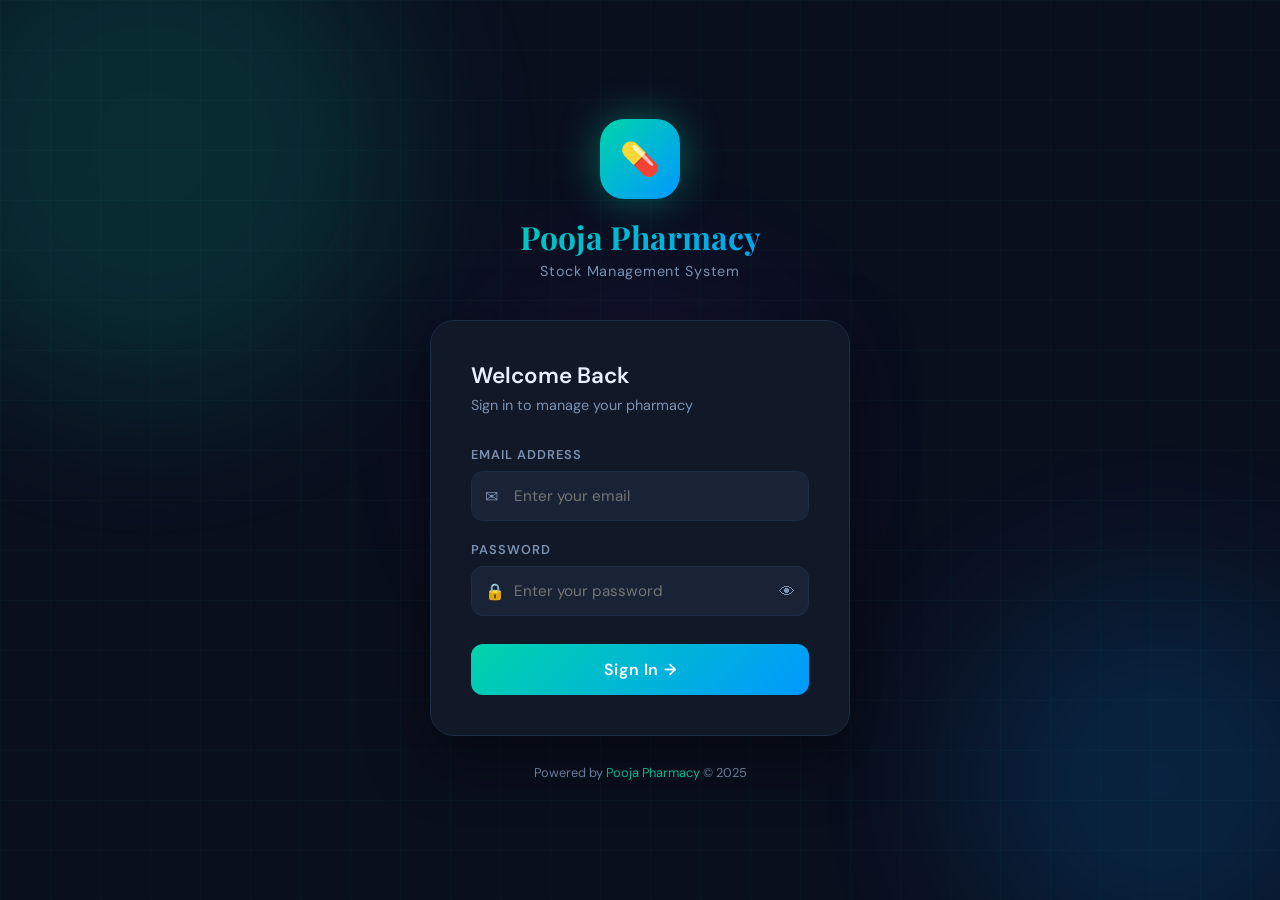
==== index.html @ 983c07ba "Add files via upload" ====
<!DOCTYPE html>
<html lang="en">
<head>
<meta charset="UTF-8"/>
<meta name="viewport" content="width=device-width,initial-scale=1.0"/>
<title>Pooja Pharmacy — Login</title>
<link rel="icon" href="pp.png">
<link href="https://fonts.googleapis.com/css2?family=Playfair+Display:wght@600;700&family=DM+Sans:wght@300;400;500;600&display=swap" rel="stylesheet"/>
<style>
  :root{
    --bg:#0a0f1e;--surface:#111827;--surface2:#1a2235;--border:#1e2d45;
    --accent:#00d4aa;--accent2:#0099ff;--danger:#ff4d6d;--warn:#ffb703;
    --text:#e8f0fe;--muted:#7b91b0;--white:#ffffff;
    --grad:linear-gradient(135deg,#00d4aa,#0099ff);
  }
  *{margin:0;padding:0;box-sizing:border-box;}
  body{
    font-family:'DM Sans',sans-serif;background:var(--bg);color:var(--text);
    min-height:100vh;display:flex;align-items:center;justify-content:center;
    position:relative;overflow:hidden;
  }
  /* Animated BG */
  .bg-anim{position:fixed;inset:0;z-index:0;pointer-events:none;}
  .orb{position:absolute;border-radius:50%;filter:blur(80px);opacity:.15;animation:float 8s ease-in-out infinite;}
  .orb1{width:500px;height:500px;background:#00d4aa;top:-100px;left:-100px;animation-delay:0s;}
  .orb2{width:400px;height:400px;background:#0099ff;bottom:-80px;right:-80px;animation-delay:3s;}
  .orb3{width:300px;height:300px;background:#7c3aed;top:50%;left:50%;transform:translate(-50%,-50%);animation-delay:1.5s;}
  @keyframes float{0%,100%{transform:translateY(0) scale(1);}50%{transform:translateY(-30px) scale(1.05);}}
  /* Grid overlay */
  body::before{
    content:'';position:fixed;inset:0;
    background-image:linear-gradient(rgba(0,212,170,.03) 1px,transparent 1px),linear-gradient(90deg,rgba(0,212,170,.03) 1px,transparent 1px);
    background-size:50px 50px;z-index:0;
  }
  .login-wrap{position:relative;z-index:1;width:100%;max-width:460px;padding:20px;}
  .logo-area{text-align:center;margin-bottom:40px;}
  .logo-icon{
    width:80px;height:80px;background:var(--grad);border-radius:24px;
    display:flex;align-items:center;justify-content:center;
    font-size:32px;margin:0 auto 16px;
    box-shadow:0 0 40px rgba(0,212,170,.4);
    animation:pulse 3s ease-in-out infinite;
  }
  @keyframes pulse{0%,100%{box-shadow:0 0 40px rgba(0,212,170,.4);}50%{box-shadow:0 0 60px rgba(0,212,170,.7);}}
  .logo-area h1{
    font-family:'Playfair Display',serif;font-size:2rem;
    background:var(--grad);-webkit-background-clip:text;-webkit-text-fill-color:transparent;
  }
  .logo-area p{color:var(--muted);font-size:.9rem;margin-top:4px;letter-spacing:.05em;}
  .card{
    background:var(--surface);border:1px solid var(--border);border-radius:24px;
    padding:40px;box-shadow:0 20px 60px rgba(0,0,0,.5);
    backdrop-filter:blur(20px);
  }
  .card h2{font-size:1.4rem;font-weight:600;margin-bottom:6px;}
  .card p.sub{color:var(--muted);font-size:.9rem;margin-bottom:32px;}
  .field{margin-bottom:20px;}
  .field label{display:block;font-size:.8rem;font-weight:600;color:var(--muted);letter-spacing:.08em;text-transform:uppercase;margin-bottom:8px;}
  .input-wrap{position:relative;}
  .input-wrap .icon{position:absolute;left:14px;top:50%;transform:translateY(-50%);color:var(--muted);font-size:16px;}
  .input-wrap input{
    width:100%;background:var(--surface2);border:1px solid var(--border);border-radius:12px;
    color:var(--text);font-family:'DM Sans',sans-serif;font-size:.95rem;
    padding:14px 14px 14px 42px;transition:.3s;
  }
  .input-wrap input:focus{outline:none;border-color:var(--accent);box-shadow:0 0 0 3px rgba(0,212,170,.15);}
  .toggle-pw{position:absolute;right:14px;top:50%;transform:translateY(-50%);cursor:pointer;color:var(--muted);transition:.2s;}
  .toggle-pw:hover{color:var(--accent);}
  .btn-login{
    width:100%;padding:15px;border:none;border-radius:12px;
    background:var(--grad);color:#fff;font-family:'DM Sans',sans-serif;
    font-size:1rem;font-weight:600;cursor:pointer;letter-spacing:.04em;
    transition:.3s;position:relative;overflow:hidden;margin-top:8px;
  }
  .btn-login::before{
    content:'';position:absolute;inset:0;background:linear-gradient(135deg,rgba(255,255,255,.2),transparent);
    opacity:0;transition:.3s;
  }
  .btn-login:hover::before{opacity:1;}
  .btn-login:hover{transform:translateY(-2px);box-shadow:0 10px 30px rgba(0,212,170,.4);}
  .btn-login:active{transform:translateY(0);}
  .error-msg{
    background:rgba(255,77,109,.1);border:1px solid rgba(255,77,109,.3);
    border-radius:10px;padding:12px 16px;color:var(--danger);
    font-size:.87rem;margin-top:16px;display:none;text-align:center;
  }
  .footer-note{text-align:center;margin-top:28px;color:var(--muted);font-size:.8rem;}
  .footer-note span{color:var(--accent);}
  @media(max-width:500px){.card{padding:28px 22px;}}
</style>
</head>
<body>
<div class="bg-anim">
  <div class="orb orb1"></div>
  <div class="orb orb2"></div>
  <div class="orb orb3"></div>
</div>
<div class="login-wrap">
  <div class="logo-area">
    <div class="logo-icon">💊</div>
    <h1>Pooja Pharmacy</h1>
    <p>Stock Management System</p>
  </div>
  <div class="card">
    <h2>Welcome Back</h2>
    <p class="sub">Sign in to manage your pharmacy</p>
    <div class="field">
      <label>Email Address</label>
      <div class="input-wrap">
        <span class="icon">✉</span>
        <input type="email" id="email" placeholder="Enter your email" autocomplete="email"/>
      </div>
    </div>
    <div class="field">
      <label>Password</label>
      <div class="input-wrap">
        <span class="icon">🔒</span>
        <input type="password" id="password" placeholder="Enter your password"/>
        <span class="toggle-pw" onclick="togglePw()" id="eyeIcon">👁</span>
      </div>
    </div>
    <button class="btn-login" onclick="doLogin()">Sign In →</button>
    <div class="error-msg" id="errMsg">❌ Invalid email or password. Please try again.</div>
  </div>
  <div class="footer-note">Powered by <span>Pooja Pharmacy</span> © 2025</div>
</div>
<script>
  const CREDS={email:'saivenkatachala@gmail.com',pass:'pharma.sasi@17'};
  function togglePw(){
    const p=document.getElementById('password');
    const eye=document.getElementById('eyeIcon');
    if(p.type==='password'){p.type='text';eye.textContent='🙈';}
    else{p.type='password';eye.textContent='👁';}
  }
  function doLogin(){
    const e=document.getElementById('email').value.trim();
    const p=document.getElementById('password').value;
    const err=document.getElementById('errMsg');
    if(e===CREDS.email&&p===CREDS.pass){
      sessionStorage.setItem('rp_auth','1');
      window.location.href='dashboard.html';
    } else {
      err.style.display='block';
      setTimeout(()=>err.style.display='none',3000);
    }
  }
  document.addEventListener('keydown',e=>{if(e.key==='Enter')doLogin();});
  if(sessionStorage.getItem('rp_auth')==='1')window.location.href='dashboard.html';
</script>
</body>
</html>
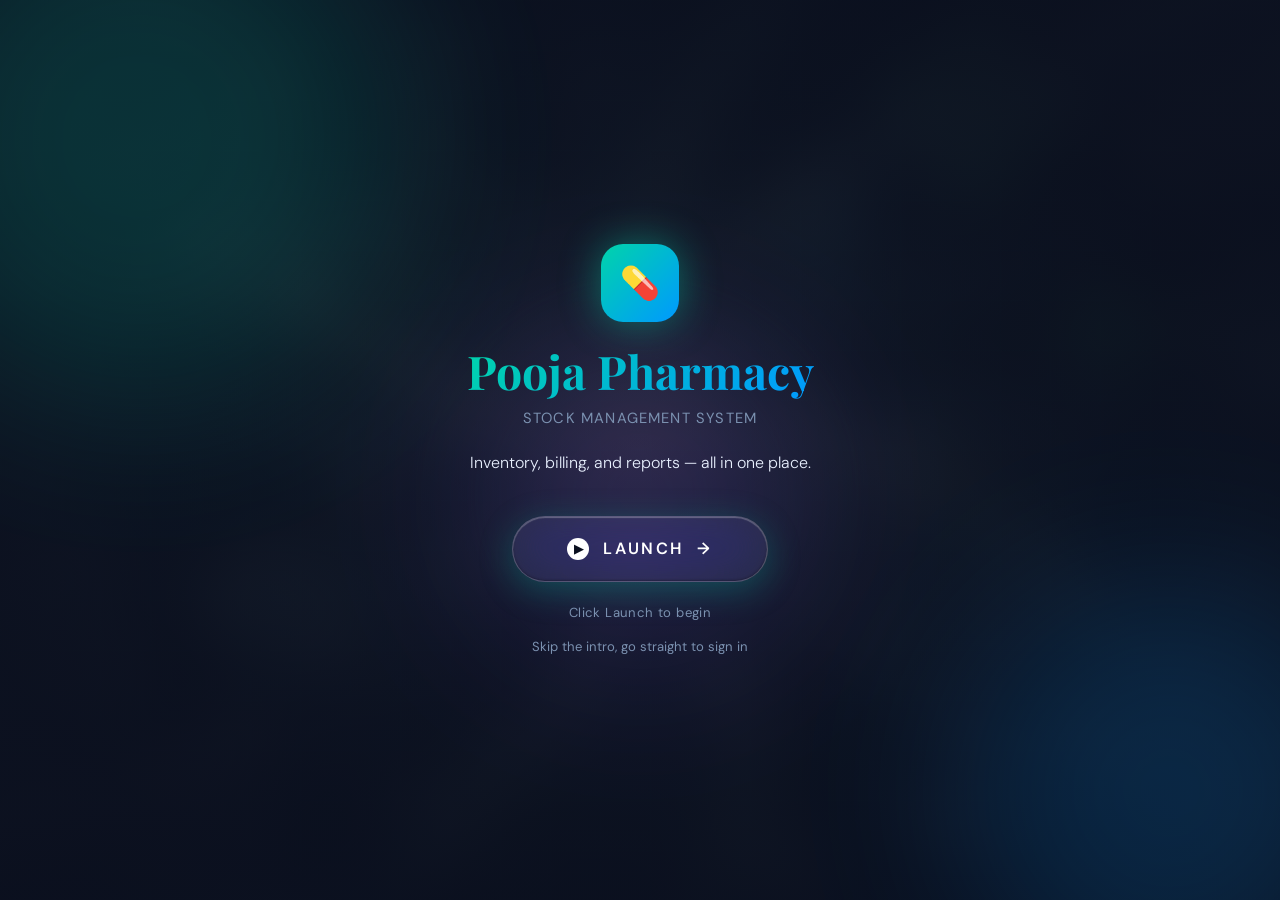
==== commit b2efdb5e: "Add files via upload" ====
--- a/index.html
+++ b/index.html
@@ -3,9 +3,9 @@
 <head>
 <meta charset="UTF-8"/>
 <meta name="viewport" content="width=device-width,initial-scale=1.0"/>
-<title>Pooja Pharmacy — Login</title>
+<title>Pooja Pharmacy — Welcome</title>
 <link rel="icon" href="pp.png">
-<link href="https://fonts.googleapis.com/css2?family=Playfair+Display:wght@600;700&family=DM+Sans:wght@300;400;500;600&display=swap" rel="stylesheet"/>
+<link href="https://fonts.googleapis.com/css2?family=Playfair+Display:wght@600;700&family=DM+Sans:wght@300;400;500;600;700&display=swap" rel="stylesheet"/>
 <style>
   :root{
     --bg:#0a0f1e;--surface:#111827;--surface2:#1a2235;--border:#1e2d45;
@@ -14,138 +14,328 @@
     --grad:linear-gradient(135deg,#00d4aa,#0099ff);
   }
   *{margin:0;padding:0;box-sizing:border-box;}
+  html,body{height:100%;}
   body{
     font-family:'DM Sans',sans-serif;background:var(--bg);color:var(--text);
-    min-height:100vh;display:flex;align-items:center;justify-content:center;
-    position:relative;overflow:hidden;
-  }
-  /* Animated BG */
-  .bg-anim{position:fixed;inset:0;z-index:0;pointer-events:none;}
-  .orb{position:absolute;border-radius:50%;filter:blur(80px);opacity:.15;animation:float 8s ease-in-out infinite;}
-  .orb1{width:500px;height:500px;background:#00d4aa;top:-100px;left:-100px;animation-delay:0s;}
-  .orb2{width:400px;height:400px;background:#0099ff;bottom:-80px;right:-80px;animation-delay:3s;}
-  .orb3{width:300px;height:300px;background:#7c3aed;top:50%;left:50%;transform:translate(-50%,-50%);animation-delay:1.5s;}
+    min-height:100vh;overflow-x:hidden;position:relative;
+  }
+
+  /* ---------- Layer 0: poster background (matches the video) ---------- */
+  .bg-poster{
+    position:fixed;inset:-40px;z-index:0;
+    background-image:url('poster.jpg');
+    background-size:cover;background-position:center;
+    filter:blur(26px) brightness(.42) saturate(1.15);
+    transform:scale(1.12);
+  }
+  .bg-scrim{
+    position:fixed;inset:0;z-index:1;
+    background:radial-gradient(ellipse at center,rgba(10,15,30,.35) 0%,rgba(10,15,30,.88) 78%),
+               linear-gradient(180deg,rgba(10,15,30,.5) 0%,rgba(10,15,30,.65) 100%);
+  }
+
+  /* ---------- Layer 1: ambient orbs (same language as login) ---------- */
+  .bg-anim{position:fixed;inset:0;z-index:1;pointer-events:none;}
+  .orb{position:absolute;border-radius:50%;filter:blur(90px);opacity:.16;animation:float 9s ease-in-out infinite;}
+  .orb1{width:520px;height:520px;background:#00d4aa;top:-120px;left:-120px;animation-delay:0s;}
+  .orb2{width:420px;height:420px;background:#0099ff;bottom:-100px;right:-100px;animation-delay:3s;}
+  .orb3{width:320px;height:320px;background:#7c3aed;top:55%;left:50%;transform:translate(-50%,-50%);animation-delay:1.5s;}
   @keyframes float{0%,100%{transform:translateY(0) scale(1);}50%{transform:translateY(-30px) scale(1.05);}}
-  /* Grid overlay */
   body::before{
-    content:'';position:fixed;inset:0;
-    background-image:linear-gradient(rgba(0,212,170,.03) 1px,transparent 1px),linear-gradient(90deg,rgba(0,212,170,.03) 1px,transparent 1px);
-    background-size:50px 50px;z-index:0;
-  }
-  .login-wrap{position:relative;z-index:1;width:100%;max-width:460px;padding:20px;}
-  .logo-area{text-align:center;margin-bottom:40px;}
+    content:'';position:fixed;inset:0;z-index:1;
+    background-image:linear-gradient(rgba(0,212,170,.025) 1px,transparent 1px),linear-gradient(90deg,rgba(0,212,170,.025) 1px,transparent 1px);
+    background-size:50px 50px;
+  }
+
+  /* ---------- Landing stage ---------- */
+  .landing-stage{
+    position:relative;z-index:2;min-height:100vh;
+    display:flex;flex-direction:column;align-items:center;justify-content:center;
+    text-align:center;padding:24px;
+    transition:opacity .55s cubic-bezier(.4,0,.2,1),transform .55s cubic-bezier(.4,0,.2,1),filter .55s ease;
+  }
+  .fade-up{opacity:0;transform:translateY(22px);animation:fadeUp .8s cubic-bezier(.2,.7,.3,1) forwards;}
+  @keyframes fadeUp{to{opacity:1;transform:translateY(0);}}
+
   .logo-icon{
-    width:80px;height:80px;background:var(--grad);border-radius:24px;
+    width:78px;height:78px;background:var(--grad);border-radius:22px;
     display:flex;align-items:center;justify-content:center;
-    font-size:32px;margin:0 auto 16px;
-    box-shadow:0 0 40px rgba(0,212,170,.4);
-    animation:pulse 3s ease-in-out infinite;
-  }
-  @keyframes pulse{0%,100%{box-shadow:0 0 40px rgba(0,212,170,.4);}50%{box-shadow:0 0 60px rgba(0,212,170,.7);}}
-  .logo-area h1{
-    font-family:'Playfair Display',serif;font-size:2rem;
+    font-size:32px;margin:0 auto 18px;
+    box-shadow:0 0 40px rgba(0,212,170,.45);
+    animation-delay:.05s;
+  }
+  h1{
+    font-family:'Playfair Display',serif;font-weight:700;
+    font-size:clamp(2rem,5.2vw,2.9rem);
     background:var(--grad);-webkit-background-clip:text;-webkit-text-fill-color:transparent;
-  }
-  .logo-area p{color:var(--muted);font-size:.9rem;margin-top:4px;letter-spacing:.05em;}
-  .card{
-    background:var(--surface);border:1px solid var(--border);border-radius:24px;
-    padding:40px;box-shadow:0 20px 60px rgba(0,0,0,.5);
-    backdrop-filter:blur(20px);
-  }
-  .card h2{font-size:1.4rem;font-weight:600;margin-bottom:6px;}
-  .card p.sub{color:var(--muted);font-size:.9rem;margin-bottom:32px;}
-  .field{margin-bottom:20px;}
-  .field label{display:block;font-size:.8rem;font-weight:600;color:var(--muted);letter-spacing:.08em;text-transform:uppercase;margin-bottom:8px;}
-  .input-wrap{position:relative;}
-  .input-wrap .icon{position:absolute;left:14px;top:50%;transform:translateY(-50%);color:var(--muted);font-size:16px;}
-  .input-wrap input{
-    width:100%;background:var(--surface2);border:1px solid var(--border);border-radius:12px;
-    color:var(--text);font-family:'DM Sans',sans-serif;font-size:.95rem;
-    padding:14px 14px 14px 42px;transition:.3s;
-  }
-  .input-wrap input:focus{outline:none;border-color:var(--accent);box-shadow:0 0 0 3px rgba(0,212,170,.15);}
-  .toggle-pw{position:absolute;right:14px;top:50%;transform:translateY(-50%);cursor:pointer;color:var(--muted);transition:.2s;}
-  .toggle-pw:hover{color:var(--accent);}
-  .btn-login{
-    width:100%;padding:15px;border:none;border-radius:12px;
-    background:var(--grad);color:#fff;font-family:'DM Sans',sans-serif;
-    font-size:1rem;font-weight:600;cursor:pointer;letter-spacing:.04em;
-    transition:.3s;position:relative;overflow:hidden;margin-top:8px;
-  }
-  .btn-login::before{
-    content:'';position:absolute;inset:0;background:linear-gradient(135deg,rgba(255,255,255,.2),transparent);
-    opacity:0;transition:.3s;
-  }
-  .btn-login:hover::before{opacity:1;}
-  .btn-login:hover{transform:translateY(-2px);box-shadow:0 10px 30px rgba(0,212,170,.4);}
-  .btn-login:active{transform:translateY(0);}
-  .error-msg{
-    background:rgba(255,77,109,.1);border:1px solid rgba(255,77,109,.3);
-    border-radius:10px;padding:12px 16px;color:var(--danger);
-    font-size:.87rem;margin-top:16px;display:none;text-align:center;
-  }
-  .footer-note{text-align:center;margin-top:28px;color:var(--muted);font-size:.8rem;}
-  .footer-note span{color:var(--accent);}
-  @media(max-width:500px){.card{padding:28px 22px;}}
+    animation-delay:.16s;
+  }
+  .subtitle{
+    color:var(--muted);font-size:.92rem;letter-spacing:.08em;text-transform:uppercase;
+    margin-top:6px;animation-delay:.26s;
+  }
+  .tagline{
+    color:var(--text);opacity:.75;font-size:1rem;font-weight:300;
+    max-width:420px;margin:22px auto 40px;line-height:1.6;
+    animation-delay:.36s;
+  }
+
+  /* ---------- Launch button: rich floating glass ---------- */
+  .launch-wrap{
+    position:relative;display:inline-block;
+    animation-delay:.48s;
+  }
+  .launch-wrap .float-inner{animation:floatY 3.6s ease-in-out infinite;display:inline-block;}
+  @keyframes floatY{0%,100%{transform:translateY(0);}50%{transform:translateY(-11px);}}
+
+  .btn-ring{
+    position:absolute;inset:-6px;border-radius:100px;
+    border:1px solid rgba(0,212,170,.55);pointer-events:none;opacity:0;
+    animation:ringPulse 2.6s ease-out infinite;
+  }
+  .btn-ring.r2{animation-delay:1.3s;border-color:rgba(0,153,255,.5);}
+  @keyframes ringPulse{0%{transform:scale(1);opacity:.65;}100%{transform:scale(1.4);opacity:0;}}
+
+  .launch-btn{
+    position:relative;z-index:2;
+    display:inline-flex;align-items:center;gap:14px;
+    padding:21px 54px;border-radius:100px;
+    background:rgba(255,255,255,.07);
+    -webkit-backdrop-filter:blur(22px) saturate(180%);backdrop-filter:blur(22px) saturate(180%);
+    border:1px solid rgba(255,255,255,.2);
+    color:#fff;font-family:'DM Sans',sans-serif;font-size:1.02rem;font-weight:600;
+    letter-spacing:.14em;text-transform:uppercase;cursor:pointer;
+    box-shadow:0 8px 34px rgba(0,212,170,.28),inset 0 1px 1px rgba(255,255,255,.28),inset 0 -1px 2px rgba(0,0,0,.25);
+    transition:transform .35s cubic-bezier(.2,.8,.3,1),box-shadow .35s ease,background .35s ease,border-color .35s ease;
+    overflow:hidden;isolation:isolate;
+  }
+  .launch-btn::before{
+    content:'';position:absolute;inset:0;
+    background:linear-gradient(115deg,transparent 35%,rgba(255,255,255,.4) 50%,transparent 65%);
+    background-size:220% 100%;background-position:160% 0;
+    transition:background-position .85s ease;pointer-events:none;
+  }
+  .launch-btn:hover{
+    transform:translateY(-5px) scale(1.045);
+    background:rgba(255,255,255,.11);border-color:rgba(255,255,255,.32);
+    box-shadow:0 18px 54px rgba(0,212,170,.5),inset 0 1px 1px rgba(255,255,255,.35),inset 0 -1px 2px rgba(0,0,0,.2);
+  }
+  .launch-btn:hover::before{background-position:-60% 0;}
+  .launch-btn:active{transform:translateY(-1px) scale(.97);}
+  .launch-btn:focus-visible{outline:2px solid var(--accent);outline-offset:4px;}
+
+  .play-ico{
+    display:inline-flex;align-items:center;justify-content:center;
+    width:22px;height:22px;font-size:12px;
+    background:var(--white);color:var(--bg);border-radius:50%;
+    padding-left:2px; /* optical centering of triangle */
+    transition:transform .35s ease;
+  }
+  .launch-btn:hover .play-ico{transform:scale(1.15) rotate(8deg);}
+  .btn-arrow{display:inline-block;transition:transform .35s ease;}
+  .launch-btn:hover .btn-arrow{transform:translateX(5px);}
+
+  .hint{
+    color:var(--muted);font-size:.82rem;margin-top:22px;letter-spacing:.03em;
+    animation-delay:.6s;
+  }
+  .skip-line{
+    margin-top:14px;animation-delay:.7s;
+  }
+  .skip-line a{
+    color:var(--muted);font-size:.82rem;text-decoration:none;border-bottom:1px solid transparent;
+    transition:color .25s ease,border-color .25s ease;
+  }
+  .skip-line a:hover{color:var(--accent);border-color:rgba(0,212,170,.5);}
+
+  body.launching .landing-stage{opacity:0;transform:scale(1.1) translateY(-8px);filter:blur(10px);pointer-events:none;}
+  body.playing .landing-stage{opacity:0;visibility:hidden;pointer-events:none;}
+
+  /* ---------- Video stage ---------- */
+  .video-stage{
+    position:fixed;inset:0;z-index:5;background:#000;
+    opacity:0;pointer-events:none;
+    transition:opacity .7s ease;
+  }
+  body.playing .video-stage{opacity:1;pointer-events:auto;}
+  #launchVideo{width:100%;height:100%;object-fit:cover;display:block;}
+
+  .video-ui{position:absolute;inset:0;pointer-events:none;}
+  .mute-btn{
+    position:absolute;top:22px;right:22px;pointer-events:auto;
+    width:44px;height:44px;border-radius:50%;
+    background:rgba(255,255,255,.08);border:1px solid rgba(255,255,255,.18);
+    -webkit-backdrop-filter:blur(14px);backdrop-filter:blur(14px);
+    color:#fff;font-size:17px;cursor:pointer;
+    display:flex;align-items:center;justify-content:center;
+    transition:background .25s ease,transform .25s ease;
+  }
+  .mute-btn:hover{background:rgba(255,255,255,.16);transform:scale(1.06);}
+  .mute-btn:focus-visible{outline:2px solid var(--accent);outline-offset:3px;}
+
+  .skip-btn{
+    position:absolute;bottom:max(26px,env(safe-area-inset-bottom));right:26px;pointer-events:auto;
+    padding:12px 22px;border-radius:100px;
+    background:rgba(255,255,255,.08);border:1px solid rgba(255,255,255,.18);
+    -webkit-backdrop-filter:blur(14px);backdrop-filter:blur(14px);
+    color:#fff;font-family:'DM Sans',sans-serif;font-size:.85rem;font-weight:500;letter-spacing:.03em;
+    cursor:pointer;opacity:0;transform:translateY(10px);
+    transition:opacity .5s ease,transform .5s ease,background .25s ease;
+  }
+  .skip-btn.show{opacity:1;transform:translateY(0);}
+  .skip-btn:hover{background:rgba(255,255,255,.16);}
+  .skip-btn:focus-visible{outline:2px solid var(--accent);outline-offset:3px;}
+
+  .progress-track{
+    position:absolute;left:0;right:0;bottom:0;height:3px;
+    background:rgba(255,255,255,.12);
+  }
+  .progress-fill{height:100%;width:0%;background:var(--grad);transition:width .12s linear;}
+
+  .spinner{
+    position:absolute;top:50%;left:50%;width:38px;height:38px;margin:-19px 0 0 -19px;
+    border-radius:50%;border:3px solid rgba(255,255,255,.18);border-top-color:var(--accent);
+    opacity:0;transition:opacity .3s ease;animation:spin 1s linear infinite;pointer-events:none;
+  }
+  .spinner.show{opacity:1;}
+  @keyframes spin{to{transform:rotate(360deg);}}
+
+  /* ---------- Exit veil ---------- */
+  .veil{position:fixed;inset:0;z-index:10;background:#000;opacity:0;pointer-events:none;transition:opacity .65s ease;}
+  body.leaving .veil{opacity:1;}
+
+  @media (max-width:520px){
+    .launch-btn{padding:18px 40px;gap:11px;font-size:.92rem;letter-spacing:.1em;}
+    .tagline{font-size:.92rem;margin:16px auto 32px;}
+    .skip-btn{right:16px;padding:10px 18px;font-size:.8rem;}
+    .mute-btn{top:16px;right:16px;width:40px;height:40px;}
+  }
+
+  @media (prefers-reduced-motion: reduce){
+    *{animation-duration:.01ms !important;animation-iteration-count:1 !important;transition-duration:.15s !important;}
+    .orb,.launch-wrap .float-inner,.btn-ring{animation:none !important;}
+  }
 </style>
 </head>
 <body>
+
+<div class="bg-poster"></div>
+<div class="bg-scrim"></div>
 <div class="bg-anim">
   <div class="orb orb1"></div>
   <div class="orb orb2"></div>
   <div class="orb orb3"></div>
 </div>
-<div class="login-wrap">
-  <div class="logo-area">
-    <div class="logo-icon">💊</div>
-    <h1>Pooja Pharmacy</h1>
-    <p>Stock Management System</p>
+
+<div class="landing-stage" id="landingStage">
+  <div class="logo-icon fade-up">💊</div>
+  <h1 class="fade-up">Pooja Pharmacy</h1>
+  <p class="subtitle fade-up">Stock Management System</p>
+  <p class="tagline fade-up">Inventory, billing, and reports — all in one place.</p>
+
+  <div class="launch-wrap fade-up">
+    <div class="float-inner">
+      <span class="btn-ring"></span>
+      <span class="btn-ring r2"></span>
+      <button class="launch-btn" id="launchBtn" aria-label="Launch Pooja Pharmacy">
+        <span class="play-ico">▶</span>
+        <span>Launch</span>
+        <span class="btn-arrow">→</span>
+      </button>
+    </div>
   </div>
-  <div class="card">
-    <h2>Welcome Back</h2>
-    <p class="sub">Sign in to manage your pharmacy</p>
-    <div class="field">
-      <label>Email Address</label>
-      <div class="input-wrap">
-        <span class="icon">✉</span>
-        <input type="email" id="email" placeholder="Enter your email" autocomplete="email"/>
-      </div>
-    </div>
-    <div class="field">
-      <label>Password</label>
-      <div class="input-wrap">
-        <span class="icon">🔒</span>
-        <input type="password" id="password" placeholder="Enter your password"/>
-        <span class="toggle-pw" onclick="togglePw()" id="eyeIcon">👁</span>
-      </div>
-    </div>
-    <button class="btn-login" onclick="doLogin()">Sign In →</button>
-    <div class="error-msg" id="errMsg">❌ Invalid email or password. Please try again.</div>
+
+  <p class="hint fade-up">Click Launch to begin</p>
+  <p class="skip-line fade-up"><a href="login.html" id="skipToLogin">Skip the intro, go straight to sign in</a></p>
+</div>
+
+<div class="video-stage" id="videoStage">
+  <video id="launchVideo" src="LAUNCH.mp4" poster="poster.jpg" preload="auto" playsinline webkit-playsinline="true"></video>
+  <div class="video-ui">
+    <button class="mute-btn" id="muteBtn" aria-label="Toggle sound">🔊</button>
+    <div class="spinner" id="spinner"></div>
+    <button class="skip-btn" id="skipBtn">Skip intro →</button>
+    <div class="progress-track"><div class="progress-fill" id="progressFill"></div></div>
   </div>
-  <div class="footer-note">Powered by <span>Pooja Pharmacy</span> © 2025</div>
 </div>
+
+<div class="veil"></div>
+
 <script>
-  const CREDS={email:'saivenkatachala@gmail.com',pass:'pharma.sasi@17'};
-  function togglePw(){
-    const p=document.getElementById('password');
-    const eye=document.getElementById('eyeIcon');
-    if(p.type==='password'){p.type='text';eye.textContent='🙈';}
-    else{p.type='password';eye.textContent='👁';}
-  }
-  function doLogin(){
-    const e=document.getElementById('email').value.trim();
-    const p=document.getElementById('password').value;
-    const err=document.getElementById('errMsg');
-    if(e===CREDS.email&&p===CREDS.pass){
-      sessionStorage.setItem('rp_auth','1');
-      window.location.href='dashboard.html';
-    } else {
-      err.style.display='block';
-      setTimeout(()=>err.style.display='none',3000);
+(function(){
+  var body = document.body;
+  var launchBtn = document.getElementById('launchBtn');
+  var video = document.getElementById('launchVideo');
+  var skipBtn = document.getElementById('skipBtn');
+  var muteBtn = document.getElementById('muteBtn');
+  var spinner = document.getElementById('spinner');
+  var progressFill = document.getElementById('progressFill');
+
+  var launched = false;
+  var redirecting = false;
+  var skipTimer = null;
+
+  function startLaunch(){
+    if (launched) return;
+    launched = true;
+
+    // Call play() synchronously inside the click handler so mobile
+    // browsers treat this as a genuine user gesture and allow sound.
+    video.currentTime = 0;
+    video.muted = false;
+    var p = video.play();
+    if (p !== undefined) {
+      p.catch(function(){
+        // Autoplay with sound was blocked — fall back to muted playback
+        // rather than leaving the launch stuck.
+        video.muted = true;
+        muteBtn.textContent = '🔇';
+        video.play();
+      });
     }
-  }
-  document.addEventListener('keydown',e=>{if(e.key==='Enter')doLogin();});
-  if(sessionStorage.getItem('rp_auth')==='1')window.location.href='dashboard.html';
+
+    body.classList.add('launching');
+    window.setTimeout(function(){
+      body.classList.add('playing');
+      skipTimer = window.setTimeout(function(){
+        skipBtn.classList.add('show');
+      }, 2000);
+    }, 550);
+  }
+
+  function goToLogin(){
+    if (redirecting) return;
+    redirecting = true;
+    if (skipTimer) window.clearTimeout(skipTimer);
+    body.classList.add('leaving');
+    window.setTimeout(function(){
+      window.location.href = 'login.html';
+    }, 650);
+  }
+
+  launchBtn.addEventListener('click', startLaunch);
+  video.addEventListener('ended', goToLogin);
+  video.addEventListener('error', function(){ if (launched) goToLogin(); });
+  skipBtn.addEventListener('click', goToLogin);
+
+  video.addEventListener('waiting', function(){ spinner.classList.add('show'); });
+  video.addEventListener('playing', function(){ spinner.classList.remove('show'); });
+
+  video.addEventListener('timeupdate', function(){
+    if (video.duration) {
+      progressFill.style.width = (video.currentTime / video.duration * 100) + '%';
+    }
+  });
+
+  muteBtn.addEventListener('click', function(){
+    video.muted = !video.muted;
+    muteBtn.textContent = video.muted ? '🔇' : '🔊';
+  });
+
+  document.addEventListener('keydown', function(e){
+    if (body.classList.contains('playing') && e.key === 'Escape') goToLogin();
+  });
+})();
 </script>
 </body>
 </html>
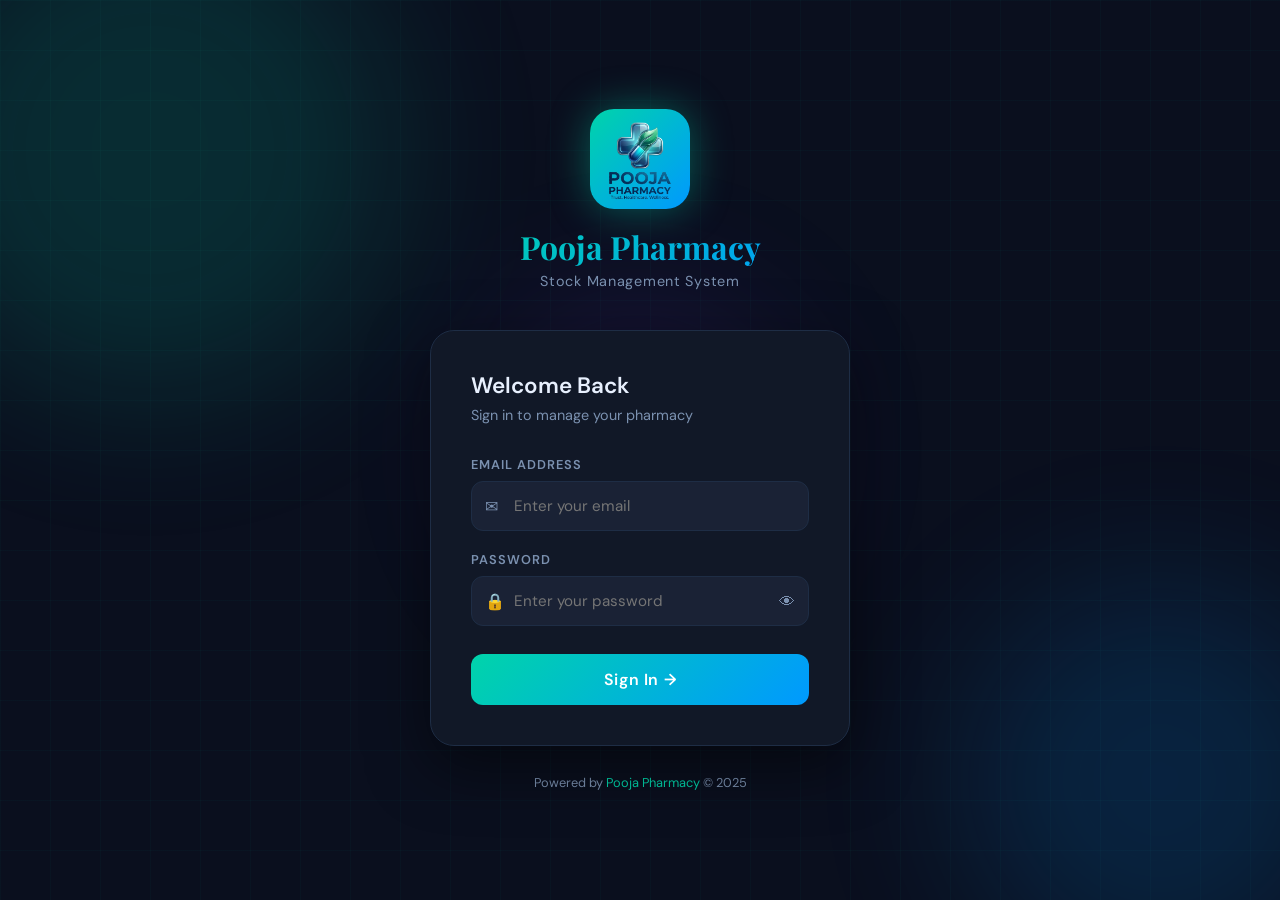
==== commit 3c441561: "Add files via upload" ====
--- a/index.html
+++ b/index.html
@@ -3,9 +3,9 @@
 <head>
 <meta charset="UTF-8"/>
 <meta name="viewport" content="width=device-width,initial-scale=1.0"/>
-<title>Pooja Pharmacy — Welcome</title>
+<title>Pooja Pharmacy — Login</title>
 <link rel="icon" href="pp.png">
-<link href="https://fonts.googleapis.com/css2?family=Playfair+Display:wght@600;700&family=DM+Sans:wght@300;400;500;600;700&display=swap" rel="stylesheet"/>
+<link href="https://fonts.googleapis.com/css2?family=Playfair+Display:wght@600;700&family=DM+Sans:wght@300;400;500;600&display=swap" rel="stylesheet"/>
 <style>
   :root{
     --bg:#0a0f1e;--surface:#111827;--surface2:#1a2235;--border:#1e2d45;
@@ -14,328 +14,145 @@
     --grad:linear-gradient(135deg,#00d4aa,#0099ff);
   }
   *{margin:0;padding:0;box-sizing:border-box;}
-  html,body{height:100%;}
+  html,body{height:auto;}
   body{
     font-family:'DM Sans',sans-serif;background:var(--bg);color:var(--text);
-    min-height:100vh;overflow-x:hidden;position:relative;
+    min-height:100vh;display:flex;align-items:center;justify-content:center;
+    position:relative;overflow-x:hidden;overflow-y:auto;
+    padding:40px 0;
   }
-
-  /* ---------- Layer 0: poster background (matches the video) ---------- */
-  .bg-poster{
-    position:fixed;inset:-40px;z-index:0;
-    background-image:url('poster.jpg');
-    background-size:cover;background-position:center;
-    filter:blur(26px) brightness(.42) saturate(1.15);
-    transform:scale(1.12);
+  /* Animated BG */
+  .bg-anim{position:fixed;inset:0;z-index:0;pointer-events:none;}
+  .orb{position:absolute;border-radius:50%;filter:blur(80px);opacity:.15;animation:float 8s ease-in-out infinite;}
+  .orb1{width:500px;height:500px;background:#00d4aa;top:-100px;left:-100px;animation-delay:0s;}
+  .orb2{width:400px;height:400px;background:#0099ff;bottom:-80px;right:-80px;animation-delay:3s;}
+  .orb3{width:300px;height:300px;background:#7c3aed;top:50%;left:50%;transform:translate(-50%,-50%);animation-delay:1.5s;}
+  @keyframes float{0%,100%{transform:translateY(0) scale(1);}50%{transform:translateY(-30px) scale(1.05);}}
+  /* Grid overlay */
+  body::before{
+    content:'';position:fixed;inset:0;
+    background-image:linear-gradient(rgba(0,212,170,.03) 1px,transparent 1px),linear-gradient(90deg,rgba(0,212,170,.03) 1px,transparent 1px);
+    background-size:50px 50px;z-index:0;
   }
-  .bg-scrim{
-    position:fixed;inset:0;z-index:1;
-    background:radial-gradient(ellipse at center,rgba(10,15,30,.35) 0%,rgba(10,15,30,.88) 78%),
-               linear-gradient(180deg,rgba(10,15,30,.5) 0%,rgba(10,15,30,.65) 100%);
+  .login-wrap{position:relative;z-index:1;width:100%;max-width:460px;padding:20px;}
+  .logo-area{text-align:center;margin-bottom:40px;}
+  @keyframes pulse{0%,100%{box-shadow:0 0 40px rgba(0,212,170,.4);}50%{box-shadow:0 0 60px rgba(0,212,170,.7);}}
+  .logo-area h1{
+    font-family:'Playfair Display',serif;font-size:2rem;
+    background:var(--grad);-webkit-background-clip:text;-webkit-text-fill-color:transparent;
   }
-
-  /* ---------- Layer 1: ambient orbs (same language as login) ---------- */
-  .bg-anim{position:fixed;inset:0;z-index:1;pointer-events:none;}
-  .orb{position:absolute;border-radius:50%;filter:blur(90px);opacity:.16;animation:float 9s ease-in-out infinite;}
-  .orb1{width:520px;height:520px;background:#00d4aa;top:-120px;left:-120px;animation-delay:0s;}
-  .orb2{width:420px;height:420px;background:#0099ff;bottom:-100px;right:-100px;animation-delay:3s;}
-  .orb3{width:320px;height:320px;background:#7c3aed;top:55%;left:50%;transform:translate(-50%,-50%);animation-delay:1.5s;}
-  @keyframes float{0%,100%{transform:translateY(0) scale(1);}50%{transform:translateY(-30px) scale(1.05);}}
-  body::before{
-    content:'';position:fixed;inset:0;z-index:1;
-    background-image:linear-gradient(rgba(0,212,170,.025) 1px,transparent 1px),linear-gradient(90deg,rgba(0,212,170,.025) 1px,transparent 1px);
-    background-size:50px 50px;
+  .logo-area p{color:var(--muted);font-size:.9rem;margin-top:4px;letter-spacing:.05em;}
+  .card{
+    background:var(--surface);border:1px solid var(--border);border-radius:24px;
+    padding:40px;box-shadow:0 20px 60px rgba(0,0,0,.5);
+    backdrop-filter:blur(20px);
   }
-
-  /* ---------- Landing stage ---------- */
-  .landing-stage{
-    position:relative;z-index:2;min-height:100vh;
-    display:flex;flex-direction:column;align-items:center;justify-content:center;
-    text-align:center;padding:24px;
-    transition:opacity .55s cubic-bezier(.4,0,.2,1),transform .55s cubic-bezier(.4,0,.2,1),filter .55s ease;
+  .card h2{font-size:1.4rem;font-weight:600;margin-bottom:6px;}
+  .card p.sub{color:var(--muted);font-size:.9rem;margin-bottom:32px;}
+  .field{margin-bottom:20px;}
+  .field label{display:block;font-size:.8rem;font-weight:600;color:var(--muted);letter-spacing:.08em;text-transform:uppercase;margin-bottom:8px;}
+  .input-wrap{position:relative;}
+  .input-wrap .icon{position:absolute;left:14px;top:50%;transform:translateY(-50%);color:var(--muted);font-size:16px;}
+  .input-wrap input{
+    width:100%;background:var(--surface2);border:1px solid var(--border);border-radius:12px;
+    color:var(--text);font-family:'DM Sans',sans-serif;font-size:.95rem;
+    padding:14px 14px 14px 42px;transition:.3s;
   }
-  .fade-up{opacity:0;transform:translateY(22px);animation:fadeUp .8s cubic-bezier(.2,.7,.3,1) forwards;}
-  @keyframes fadeUp{to{opacity:1;transform:translateY(0);}}
-
+  .input-wrap input:focus{outline:none;border-color:var(--accent);box-shadow:0 0 0 3px rgba(0,212,170,.15);}
+  .toggle-pw{position:absolute;right:14px;top:50%;transform:translateY(-50%);cursor:pointer;color:var(--muted);transition:.2s;}
+  .toggle-pw:hover{color:var(--accent);}
+  .btn-login{
+    width:100%;padding:15px;border:none;border-radius:12px;
+    background:var(--grad);color:#fff;font-family:'DM Sans',sans-serif;
+    font-size:1rem;font-weight:600;cursor:pointer;letter-spacing:.04em;
+    transition:.3s;position:relative;overflow:hidden;margin-top:8px;
+  }
+  .btn-login::before{
+    content:'';position:absolute;inset:0;background:linear-gradient(135deg,rgba(255,255,255,.2),transparent);
+    opacity:0;transition:.3s;
+  }
+  .btn-login:hover::before{opacity:1;}
+  .btn-login:hover{transform:translateY(-2px);box-shadow:0 10px 30px rgba(0,212,170,.4);}
+  .btn-login:active{transform:translateY(0);}
+  .error-msg{
+    background:rgba(255,77,109,.1);border:1px solid rgba(255,77,109,.3);
+    border-radius:10px;padding:12px 16px;color:var(--danger);
+    font-size:.87rem;margin-top:16px;display:none;text-align:center;
+  }
+  .footer-note{text-align:center;margin-top:28px;color:var(--muted);font-size:.8rem;}
+  .footer-note span{color:var(--accent);}
+  @media(max-width:500px){.card{padding:28px 22px;}}
   .logo-icon{
-    width:78px;height:78px;background:var(--grad);border-radius:22px;
+    width:100px;height:100px;padding:14px;margin:0 auto 16px;
+    background:var(--grad);border-radius:24px;
     display:flex;align-items:center;justify-content:center;
-    font-size:32px;margin:0 auto 18px;
-    box-shadow:0 0 40px rgba(0,212,170,.45);
-    animation-delay:.05s;
+    overflow:hidden;box-shadow:0 0 40px rgba(0,212,170,.4);
+    animation:pulse 3s ease-in-out infinite;
   }
-  h1{
-    font-family:'Playfair Display',serif;font-weight:700;
-    font-size:clamp(2rem,5.2vw,2.9rem);
-    background:var(--grad);-webkit-background-clip:text;-webkit-text-fill-color:transparent;
-    animation-delay:.16s;
-  }
-  .subtitle{
-    color:var(--muted);font-size:.92rem;letter-spacing:.08em;text-transform:uppercase;
-    margin-top:6px;animation-delay:.26s;
-  }
-  .tagline{
-    color:var(--text);opacity:.75;font-size:1rem;font-weight:300;
-    max-width:420px;margin:22px auto 40px;line-height:1.6;
-    animation-delay:.36s;
-  }
-
-  /* ---------- Launch button: rich floating glass ---------- */
-  .launch-wrap{
-    position:relative;display:inline-block;
-    animation-delay:.48s;
-  }
-  .launch-wrap .float-inner{animation:floatY 3.6s ease-in-out infinite;display:inline-block;}
-  @keyframes floatY{0%,100%{transform:translateY(0);}50%{transform:translateY(-11px);}}
-
-  .btn-ring{
-    position:absolute;inset:-6px;border-radius:100px;
-    border:1px solid rgba(0,212,170,.55);pointer-events:none;opacity:0;
-    animation:ringPulse 2.6s ease-out infinite;
-  }
-  .btn-ring.r2{animation-delay:1.3s;border-color:rgba(0,153,255,.5);}
-  @keyframes ringPulse{0%{transform:scale(1);opacity:.65;}100%{transform:scale(1.4);opacity:0;}}
-
-  .launch-btn{
-    position:relative;z-index:2;
-    display:inline-flex;align-items:center;gap:14px;
-    padding:21px 54px;border-radius:100px;
-    background:rgba(255,255,255,.07);
-    -webkit-backdrop-filter:blur(22px) saturate(180%);backdrop-filter:blur(22px) saturate(180%);
-    border:1px solid rgba(255,255,255,.2);
-    color:#fff;font-family:'DM Sans',sans-serif;font-size:1.02rem;font-weight:600;
-    letter-spacing:.14em;text-transform:uppercase;cursor:pointer;
-    box-shadow:0 8px 34px rgba(0,212,170,.28),inset 0 1px 1px rgba(255,255,255,.28),inset 0 -1px 2px rgba(0,0,0,.25);
-    transition:transform .35s cubic-bezier(.2,.8,.3,1),box-shadow .35s ease,background .35s ease,border-color .35s ease;
-    overflow:hidden;isolation:isolate;
-  }
-  .launch-btn::before{
-    content:'';position:absolute;inset:0;
-    background:linear-gradient(115deg,transparent 35%,rgba(255,255,255,.4) 50%,transparent 65%);
-    background-size:220% 100%;background-position:160% 0;
-    transition:background-position .85s ease;pointer-events:none;
-  }
-  .launch-btn:hover{
-    transform:translateY(-5px) scale(1.045);
-    background:rgba(255,255,255,.11);border-color:rgba(255,255,255,.32);
-    box-shadow:0 18px 54px rgba(0,212,170,.5),inset 0 1px 1px rgba(255,255,255,.35),inset 0 -1px 2px rgba(0,0,0,.2);
-  }
-  .launch-btn:hover::before{background-position:-60% 0;}
-  .launch-btn:active{transform:translateY(-1px) scale(.97);}
-  .launch-btn:focus-visible{outline:2px solid var(--accent);outline-offset:4px;}
-
-  .play-ico{
-    display:inline-flex;align-items:center;justify-content:center;
-    width:22px;height:22px;font-size:12px;
-    background:var(--white);color:var(--bg);border-radius:50%;
-    padding-left:2px; /* optical centering of triangle */
-    transition:transform .35s ease;
-  }
-  .launch-btn:hover .play-ico{transform:scale(1.15) rotate(8deg);}
-  .btn-arrow{display:inline-block;transition:transform .35s ease;}
-  .launch-btn:hover .btn-arrow{transform:translateX(5px);}
-
-  .hint{
-    color:var(--muted);font-size:.82rem;margin-top:22px;letter-spacing:.03em;
-    animation-delay:.6s;
-  }
-  .skip-line{
-    margin-top:14px;animation-delay:.7s;
-  }
-  .skip-line a{
-    color:var(--muted);font-size:.82rem;text-decoration:none;border-bottom:1px solid transparent;
-    transition:color .25s ease,border-color .25s ease;
-  }
-  .skip-line a:hover{color:var(--accent);border-color:rgba(0,212,170,.5);}
-
-  body.launching .landing-stage{opacity:0;transform:scale(1.1) translateY(-8px);filter:blur(10px);pointer-events:none;}
-  body.playing .landing-stage{opacity:0;visibility:hidden;pointer-events:none;}
-
-  /* ---------- Video stage ---------- */
-  .video-stage{
-    position:fixed;inset:0;z-index:5;background:#000;
-    opacity:0;pointer-events:none;
-    transition:opacity .7s ease;
-  }
-  body.playing .video-stage{opacity:1;pointer-events:auto;}
-  #launchVideo{width:100%;height:100%;object-fit:cover;display:block;}
-
-  .video-ui{position:absolute;inset:0;pointer-events:none;}
-  .mute-btn{
-    position:absolute;top:22px;right:22px;pointer-events:auto;
-    width:44px;height:44px;border-radius:50%;
-    background:rgba(255,255,255,.08);border:1px solid rgba(255,255,255,.18);
-    -webkit-backdrop-filter:blur(14px);backdrop-filter:blur(14px);
-    color:#fff;font-size:17px;cursor:pointer;
-    display:flex;align-items:center;justify-content:center;
-    transition:background .25s ease,transform .25s ease;
-  }
-  .mute-btn:hover{background:rgba(255,255,255,.16);transform:scale(1.06);}
-  .mute-btn:focus-visible{outline:2px solid var(--accent);outline-offset:3px;}
-
-  .skip-btn{
-    position:absolute;bottom:max(26px,env(safe-area-inset-bottom));right:26px;pointer-events:auto;
-    padding:12px 22px;border-radius:100px;
-    background:rgba(255,255,255,.08);border:1px solid rgba(255,255,255,.18);
-    -webkit-backdrop-filter:blur(14px);backdrop-filter:blur(14px);
-    color:#fff;font-family:'DM Sans',sans-serif;font-size:.85rem;font-weight:500;letter-spacing:.03em;
-    cursor:pointer;opacity:0;transform:translateY(10px);
-    transition:opacity .5s ease,transform .5s ease,background .25s ease;
-  }
-  .skip-btn.show{opacity:1;transform:translateY(0);}
-  .skip-btn:hover{background:rgba(255,255,255,.16);}
-  .skip-btn:focus-visible{outline:2px solid var(--accent);outline-offset:3px;}
-
-  .progress-track{
-    position:absolute;left:0;right:0;bottom:0;height:3px;
-    background:rgba(255,255,255,.12);
-  }
-  .progress-fill{height:100%;width:0%;background:var(--grad);transition:width .12s linear;}
-
-  .spinner{
-    position:absolute;top:50%;left:50%;width:38px;height:38px;margin:-19px 0 0 -19px;
-    border-radius:50%;border:3px solid rgba(255,255,255,.18);border-top-color:var(--accent);
-    opacity:0;transition:opacity .3s ease;animation:spin 1s linear infinite;pointer-events:none;
-  }
-  .spinner.show{opacity:1;}
-  @keyframes spin{to{transform:rotate(360deg);}}
-
-  /* ---------- Exit veil ---------- */
-  .veil{position:fixed;inset:0;z-index:10;background:#000;opacity:0;pointer-events:none;transition:opacity .65s ease;}
-  body.leaving .veil{opacity:1;}
-
-  @media (max-width:520px){
-    .launch-btn{padding:18px 40px;gap:11px;font-size:.92rem;letter-spacing:.1em;}
-    .tagline{font-size:.92rem;margin:16px auto 32px;}
-    .skip-btn{right:16px;padding:10px 18px;font-size:.8rem;}
-    .mute-btn{top:16px;right:16px;width:40px;height:40px;}
-  }
-
-  @media (prefers-reduced-motion: reduce){
-    *{animation-duration:.01ms !important;animation-iteration-count:1 !important;transition-duration:.15s !important;}
-    .orb,.launch-wrap .float-inner,.btn-ring{animation:none !important;}
+  .logo-icon img{
+    width:200px;height:100px;object-fit:contain;
   }
 </style>
 </head>
 <body>
-
-<div class="bg-poster"></div>
-<div class="bg-scrim"></div>
 <div class="bg-anim">
   <div class="orb orb1"></div>
   <div class="orb orb2"></div>
   <div class="orb orb3"></div>
 </div>
-
-<div class="landing-stage" id="landingStage">
-  <div class="logo-icon fade-up">💊</div>
-  <h1 class="fade-up">Pooja Pharmacy</h1>
-  <p class="subtitle fade-up">Stock Management System</p>
-  <p class="tagline fade-up">Inventory, billing, and reports — all in one place.</p>
-
-  <div class="launch-wrap fade-up">
-    <div class="float-inner">
-      <span class="btn-ring"></span>
-      <span class="btn-ring r2"></span>
-      <button class="launch-btn" id="launchBtn" aria-label="Launch Pooja Pharmacy">
-        <span class="play-ico">▶</span>
-        <span>Launch</span>
-        <span class="btn-arrow">→</span>
-      </button>
+<div class="login-wrap">
+  <div class="logo-area">
+    <div class="logo-icon">
+    <img src="logo.png" alt="Company Logo">
+</div>
+    <h1>Pooja Pharmacy</h1>
+    <p>Stock Management System</p>
+  </div>
+  <div class="card">
+    <h2>Welcome Back</h2>
+    <p class="sub">Sign in to manage your pharmacy</p>
+    <div class="field">
+      <label>Email Address</label>
+      <div class="input-wrap">
+        <span class="icon">✉</span>
+        <input type="email" id="email" placeholder="Enter your email" autocomplete="email"/>
+      </div>
     </div>
+    <div class="field">
+      <label>Password</label>
+      <div class="input-wrap">
+        <span class="icon">🔒</span>
+        <input type="password" id="password" placeholder="Enter your password"/>
+        <span class="toggle-pw" onclick="togglePw()" id="eyeIcon">👁</span>
+      </div>
+    </div>
+    <button class="btn-login" onclick="doLogin()">Sign In →</button>
+    <div class="error-msg" id="errMsg">❌ Invalid email or password. Please try again.</div>
   </div>
-
-  <p class="hint fade-up">Click Launch to begin</p>
-  <p class="skip-line fade-up"><a href="login.html" id="skipToLogin">Skip the intro, go straight to sign in</a></p>
+  <div class="footer-note">Powered by <span>Pooja Pharmacy</span> © 2025</div>
 </div>
-
-<div class="video-stage" id="videoStage">
-  <video id="launchVideo" src="LAUNCH.mp4" poster="poster.jpg" preload="auto" playsinline webkit-playsinline="true"></video>
-  <div class="video-ui">
-    <button class="mute-btn" id="muteBtn" aria-label="Toggle sound">🔊</button>
-    <div class="spinner" id="spinner"></div>
-    <button class="skip-btn" id="skipBtn">Skip intro →</button>
-    <div class="progress-track"><div class="progress-fill" id="progressFill"></div></div>
-  </div>
-</div>
-
-<div class="veil"></div>
-
 <script>
-(function(){
-  var body = document.body;
-  var launchBtn = document.getElementById('launchBtn');
-  var video = document.getElementById('launchVideo');
-  var skipBtn = document.getElementById('skipBtn');
-  var muteBtn = document.getElementById('muteBtn');
-  var spinner = document.getElementById('spinner');
-  var progressFill = document.getElementById('progressFill');
-
-  var launched = false;
-  var redirecting = false;
-  var skipTimer = null;
-
-  function startLaunch(){
-    if (launched) return;
-    launched = true;
-
-    // Call play() synchronously inside the click handler so mobile
-    // browsers treat this as a genuine user gesture and allow sound.
-    video.currentTime = 0;
-    video.muted = false;
-    var p = video.play();
-    if (p !== undefined) {
-      p.catch(function(){
-        // Autoplay with sound was blocked — fall back to muted playback
-        // rather than leaving the launch stuck.
-        video.muted = true;
-        muteBtn.textContent = '🔇';
-        video.play();
-      });
+  const CREDS={email:'saivenkatachala@gmail.com',pass:'pharma.sasi@17'};
+  function togglePw(){
+    const p=document.getElementById('password');
+    const eye=document.getElementById('eyeIcon');
+    if(p.type==='password'){p.type='text';eye.textContent='🙈';}
+    else{p.type='password';eye.textContent='👁';}
+  }
+  function doLogin(){
+    const e=document.getElementById('email').value.trim();
+    const p=document.getElementById('password').value;
+    const err=document.getElementById('errMsg');
+    if(e===CREDS.email&&p===CREDS.pass){
+      sessionStorage.setItem('rp_auth','1');
+      window.location.href='dashboard.html';
+    } else {
+      err.style.display='block';
+      setTimeout(()=>err.style.display='none',3000);
     }
-
-    body.classList.add('launching');
-    window.setTimeout(function(){
-      body.classList.add('playing');
-      skipTimer = window.setTimeout(function(){
-        skipBtn.classList.add('show');
-      }, 2000);
-    }, 550);
   }
-
-  function goToLogin(){
-    if (redirecting) return;
-    redirecting = true;
-    if (skipTimer) window.clearTimeout(skipTimer);
-    body.classList.add('leaving');
-    window.setTimeout(function(){
-      window.location.href = 'login.html';
-    }, 650);
-  }
-
-  launchBtn.addEventListener('click', startLaunch);
-  video.addEventListener('ended', goToLogin);
-  video.addEventListener('error', function(){ if (launched) goToLogin(); });
-  skipBtn.addEventListener('click', goToLogin);
-
-  video.addEventListener('waiting', function(){ spinner.classList.add('show'); });
-  video.addEventListener('playing', function(){ spinner.classList.remove('show'); });
-
-  video.addEventListener('timeupdate', function(){
-    if (video.duration) {
-      progressFill.style.width = (video.currentTime / video.duration * 100) + '%';
-    }
-  });
-
-  muteBtn.addEventListener('click', function(){
-    video.muted = !video.muted;
-    muteBtn.textContent = video.muted ? '🔇' : '🔊';
-  });
-
-  document.addEventListener('keydown', function(e){
-    if (body.classList.contains('playing') && e.key === 'Escape') goToLogin();
-  });
-})();
+  document.addEventListener('keydown',e=>{if(e.key==='Enter')doLogin();});
+  if(sessionStorage.getItem('rp_auth')==='1')window.location.href='dashboard.html';
 </script>
 </body>
 </html>
